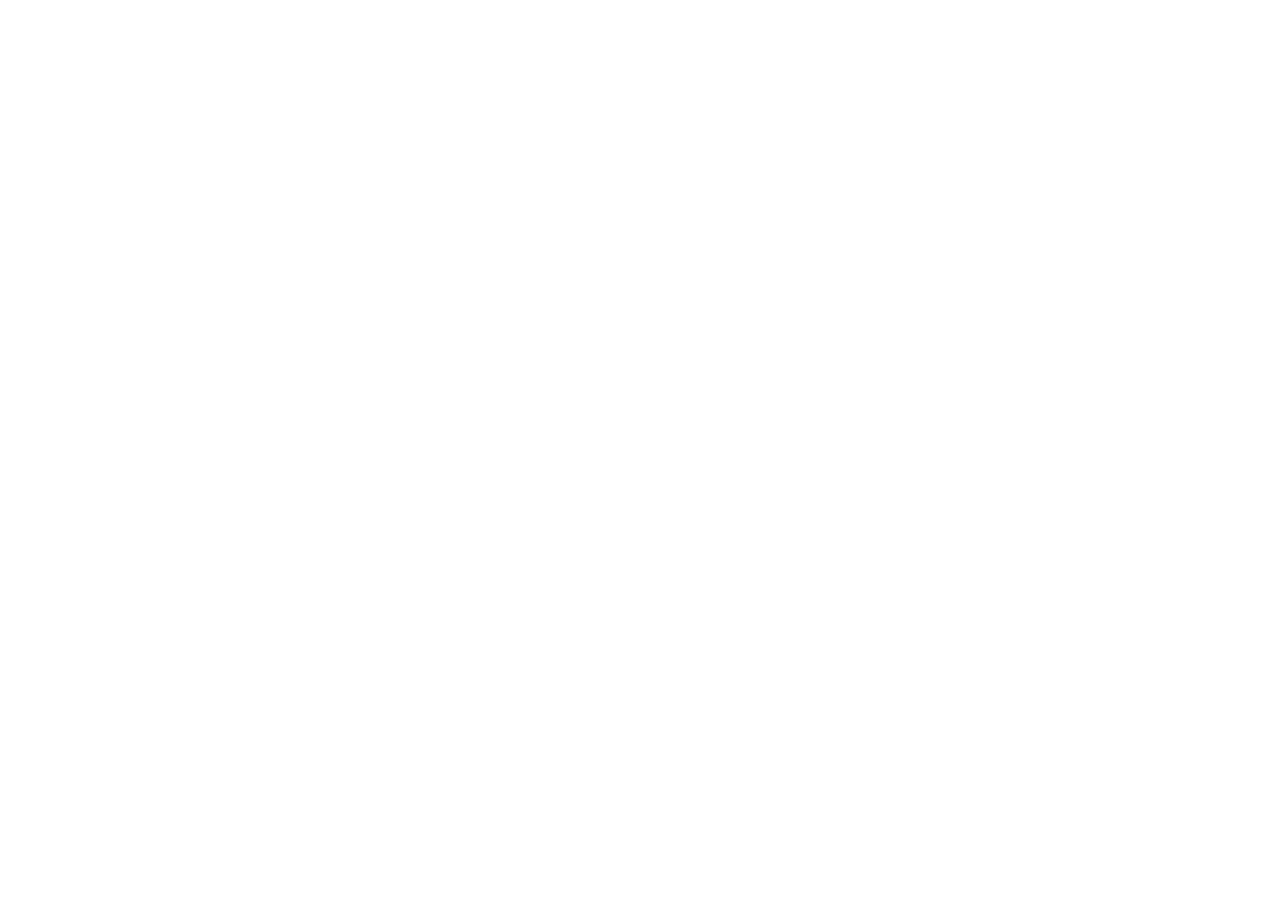
==== index.html @ 24ecc89d "Initialize project" ====
<!DOCTYPE html>
<html lang="en">
<head>
    <meta charset="UTF-8">
    <meta name="viewport" content="width=device-width, initial-scale=1.0">
    <title>Document</title>
    <link rel="stylesheet" href="css/styles.css">
</head>
<body>
    
</body>
</html>
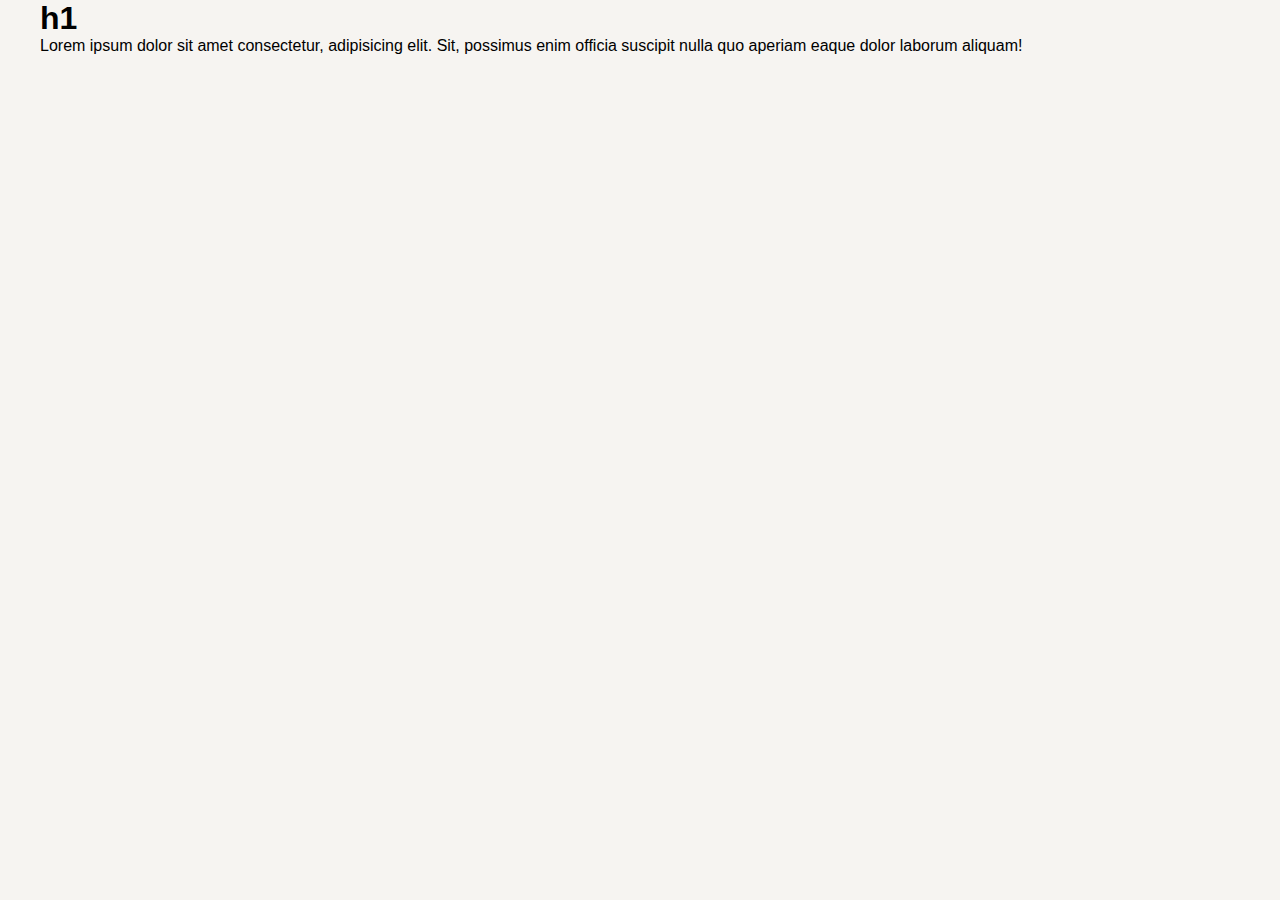
==== commit 64b0f600: "commit" ====
--- a/index.html
+++ b/index.html
@@ -5,8 +5,16 @@
     <meta name="viewport" content="width=device-width, initial-scale=1.0">
     <title>Document</title>
     <link rel="stylesheet" href="css/styles.css">
+    <script src="js/script.js" defer></script>
 </head>
 <body>
-    
+    <main>
+        <h1>h1</h1>
+        <p>Lorem ipsum dolor sit amet consectetur, 
+            adipisicing elit. Sit, 
+            possimus enim officia suscipit nulla quo 
+            aperiam eaque dolor laborum aliquam!
+        </p>
+    </main>
 </body>
 </html>--- a/css/styles.css
+++ b/css/styles.css
@@ -0,0 +1,21 @@
+@import url(variables.css);
+@import url(cart.css);
+@import url(checkout.css);
+@import url(index.css);
+@import url(products.css);
+@import url(signup.css);
+
+* {
+    padding: 0;
+    margin: 0;
+    box-sizing: border-box;
+}
+
+body {
+    background: var(--bg-primary);
+}
+
+main {
+    max-width: 1200px;
+    margin: 0 auto;
+}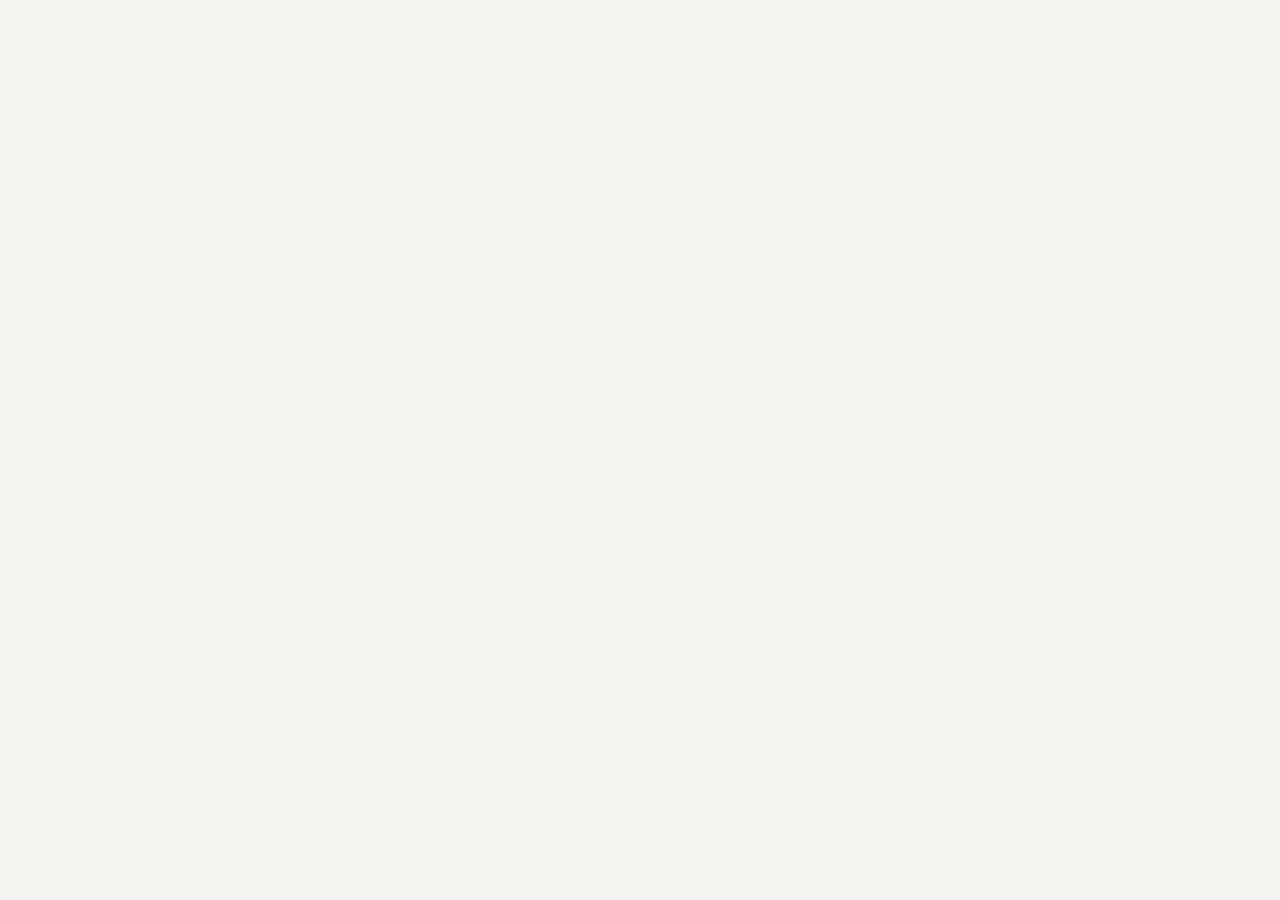
==== commit 5e8b0689: "navigation næsten færdig" ====
--- a/index.html
+++ b/index.html
@@ -5,16 +5,8 @@
     <meta name="viewport" content="width=device-width, initial-scale=1.0">
     <title>Document</title>
     <link rel="stylesheet" href="css/styles.css">
-    <script src="js/script.js" defer></script>
 </head>
 <body>
-    <main>
-        <h1>h1</h1>
-        <p>Lorem ipsum dolor sit amet consectetur, 
-            adipisicing elit. Sit, 
-            possimus enim officia suscipit nulla quo 
-            aperiam eaque dolor laborum aliquam!
-        </p>
-    </main>
+    
 </body>
 </html>--- a/css/styles.css
+++ b/css/styles.css
@@ -1,4 +1,6 @@
+/* Css */
 @import url(variables.css);
+@import url(nav.css);
 @import url(cart.css);
 @import url(checkout.css);
 @import url(index.css);
@@ -9,6 +11,7 @@
     padding: 0;
     margin: 0;
     box-sizing: border-box;
+    font-family: var(--font-primary);
 }
 
 body {
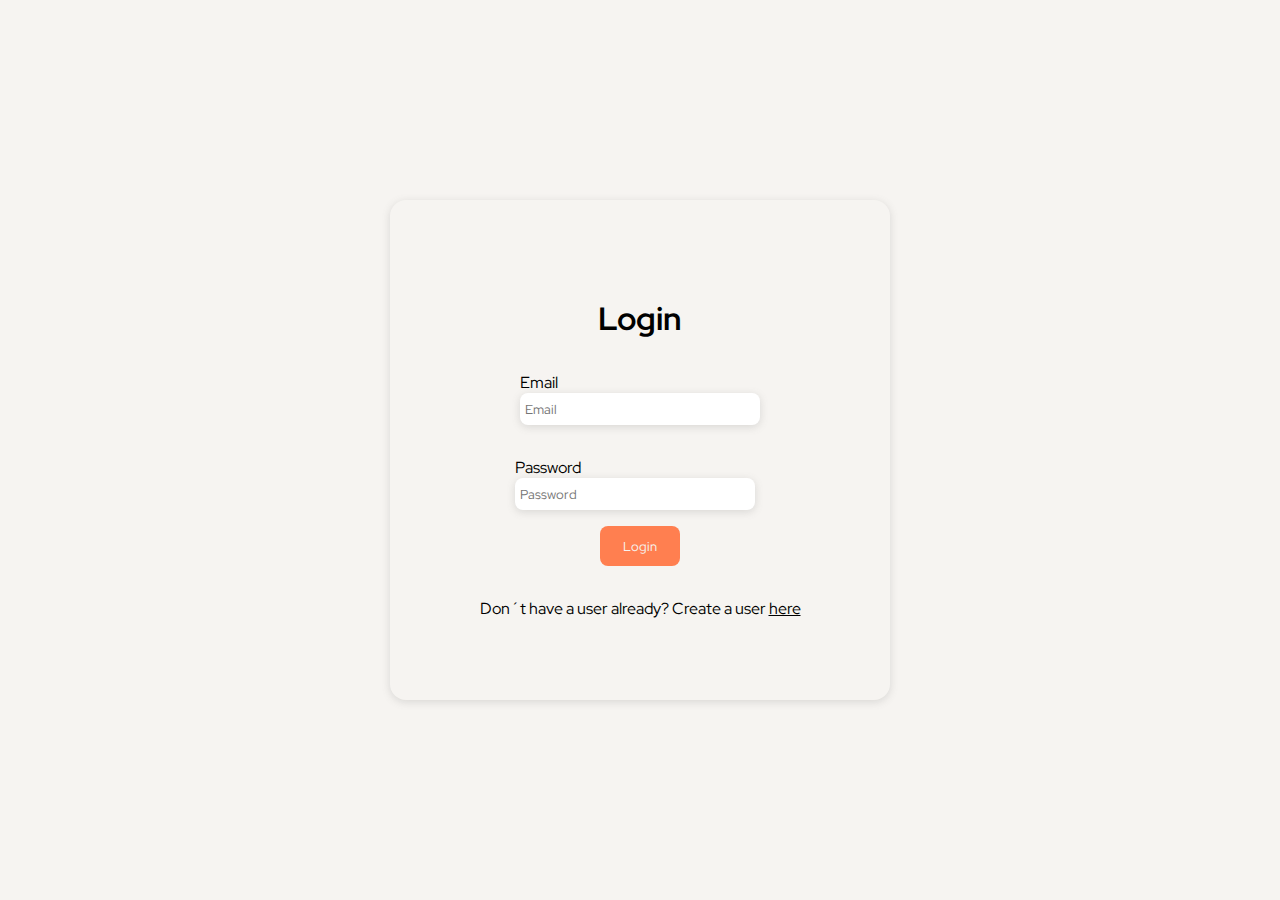
==== commit d16178e8: "sammensat db med resten af siden" ====
--- a/index.html
+++ b/index.html
@@ -3,10 +3,31 @@
 <head>
     <meta charset="UTF-8">
     <meta name="viewport" content="width=device-width, initial-scale=1.0">
-    <title>Document</title>
     <link rel="stylesheet" href="css/styles.css">
+    <script src="js/login.js" defer></script>
+    <title>Login</title>
 </head>
-<body>
-    
+<body>  
+<main id="login-page">
+    <div class="inputForm">
+      <h1 id="title">Login</h1>
+      <form>
+        <div id="inputName">
+        <label for="Email">Email</label>
+        <input id="email" type="email" placeholder="Email" required>
+        </div>
+        <div id="inputPwd">
+        <label for="password">Password</label>
+        <input id="pwd" type="password" placeholder="Password" required>
+      </div>
+      <div id="login-btn">
+        <input id="submitEmail" type="submit" value="Login">
+      </div>
+      <div id="newuser">
+        <p>Don´t have a user already? Create a user <span id="signup-page-btn"><a href="signup.html">here</span></a></p>
+      </div>
+    </form>
+    </div>
+</main>
 </body>
 </html>--- a/css/styles.css
+++ b/css/styles.css
@@ -6,19 +6,40 @@
 @import url(index.css);
 @import url(products.css);
 @import url(signup.css);
+@import url(single_product.css);
+@import url(home.css);
 
 * {
-    padding: 0;
-    margin: 0;
-    box-sizing: border-box;
-    font-family: var(--font-primary);
+  padding: 0;
+  margin: 0;
+  box-sizing: border-box;
+  font-family: var(--font-primary);
 }
 
 body {
-    background: var(--bg-primary);
+  background: var(--bg-primary);
 }
 
 main {
+  margin: 0 1rem;
+}
+
+ul {
+  list-style: none;
+}
+
+a {
+  text-decoration: none;
+  color: var(--font-primary);
+}
+
+.cart-icon, button {
+  cursor: pointer;
+}
+
+@media only screen and (min-width: 1200px) {
+  main {
     max-width: 1200px;
     margin: 0 auto;
-}+  }
+}
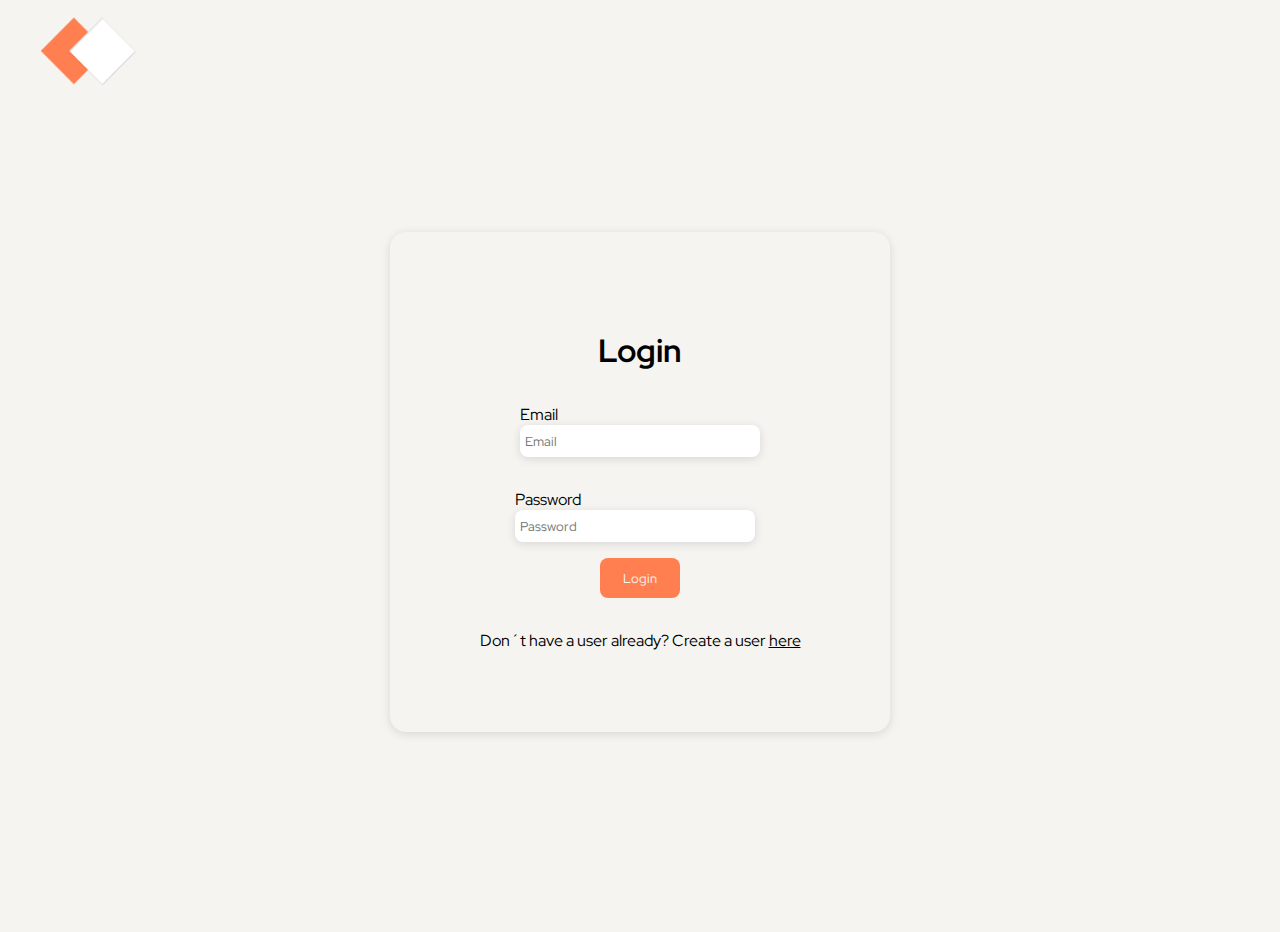
==== commit 086f7b17: "footer og logo på front" ====
--- a/index.html
+++ b/index.html
@@ -8,6 +8,9 @@
     <title>Login</title>
 </head>
 <body>  
+  <header class="front-header">
+    <a href="index.html"><img id="logo" class="front-logo" src="img/logo.png" alt="logo" /></a>
+  </header>
 <main id="login-page">
     <div class="inputForm">
       <h1 id="title">Login</h1>
@@ -30,4 +33,5 @@
     </div>
 </main>
 </body>
+
 </html>--- a/css/styles.css
+++ b/css/styles.css
@@ -37,6 +37,41 @@
   cursor: pointer;
 }
 
+footer {
+  background-color: var(--bg-secondary);
+  color: var(--text-secondary);
+  padding: 2rem;
+  margin-top: 7rem;
+
+}
+ 
+footer address {
+  height: 10rem;
+  text-align: center;
+  margin-bottom: 2rem;
+}
+ 
+footer h3 {
+  margin-top: 1rem;
+}
+ 
+@media only screen and (min-width: 1000px) {
+  footer address {
+    display: flex;
+    justify-content: center;
+    align-items: center;
+    gap: 10rem;
+  }
+}
+
+.front-header {
+  margin-bottom: 0;
+  display: block;
+}
+header .front-logo {
+  position: absolute;
+}
+
 @media only screen and (min-width: 1200px) {
   main {
     max-width: 1200px;
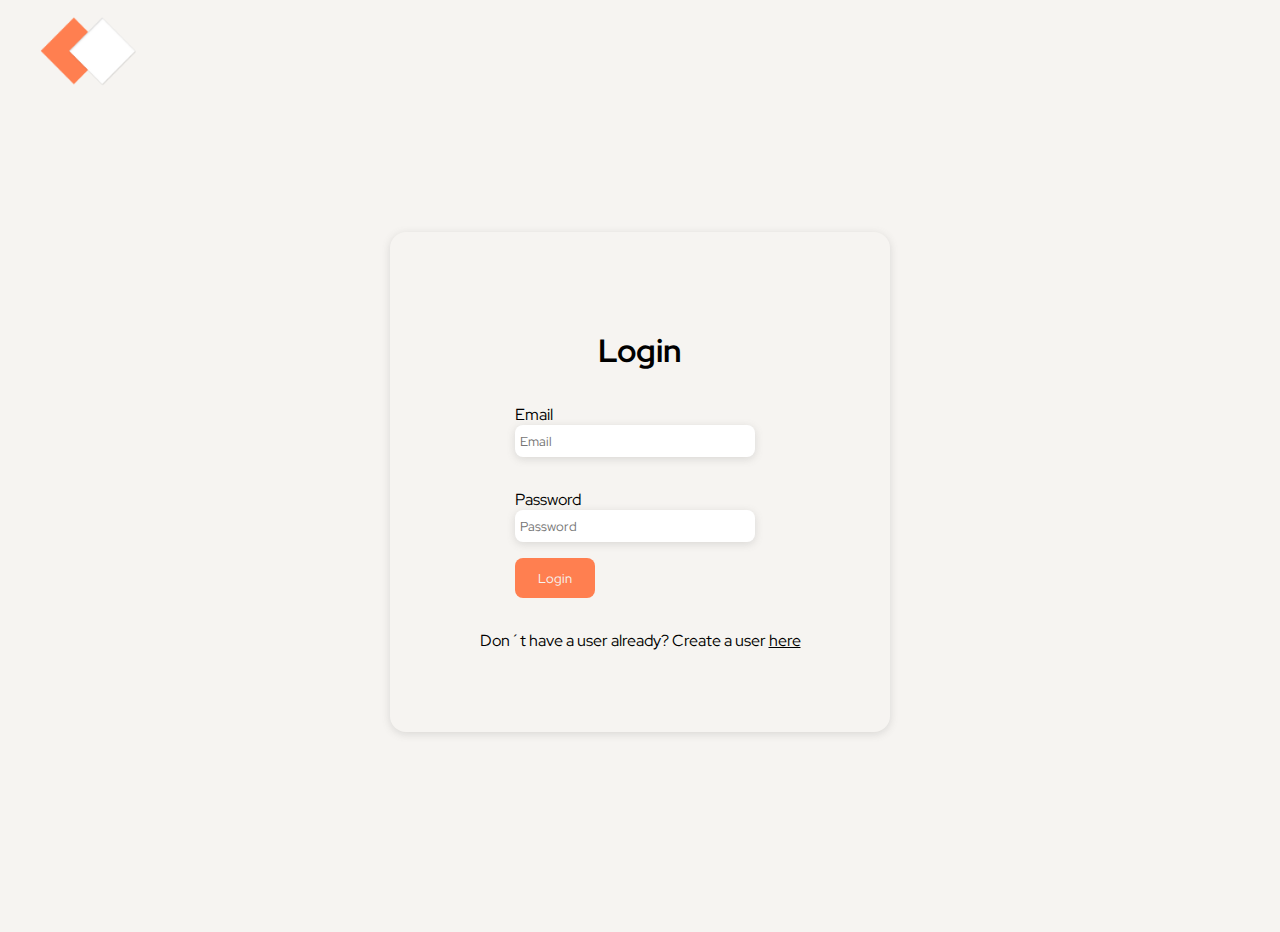
==== commit 0a00052a: "fixed som css errors" ====
--- a/index.html
+++ b/index.html
@@ -16,20 +16,21 @@
       <h1 id="title">Login</h1>
       <form>
         <div id="inputName">
-        <label for="Email">Email</label>
-        <input id="email" type="email" placeholder="Email" required>
+          <label for="Email">Email</label>
+          <input id="email" type="email" placeholder="Email" required>
         </div>
         <div id="inputPwd">
-        <label for="password">Password</label>
-        <input id="pwd" type="password" placeholder="Password" required>
+          <label for="password">Password</label>
+          <input id="pwd" type="password" placeholder="Password" required>
       </div>
       <div id="login-btn">
         <input id="submitEmail" type="submit" value="Login">
       </div>
-      <div id="newuser">
-        <p>Don´t have a user already? Create a user <span id="signup-page-btn"><a href="signup.html">here</span></a></p>
-      </div>
+      
     </form>
+    <div id="newuser">
+      <p>Don´t have a user already? Create a user <span id="signup-page-btn"><a href="signup.html">here</span></a></p>
+    </div>
     </div>
 </main>
 </body>
